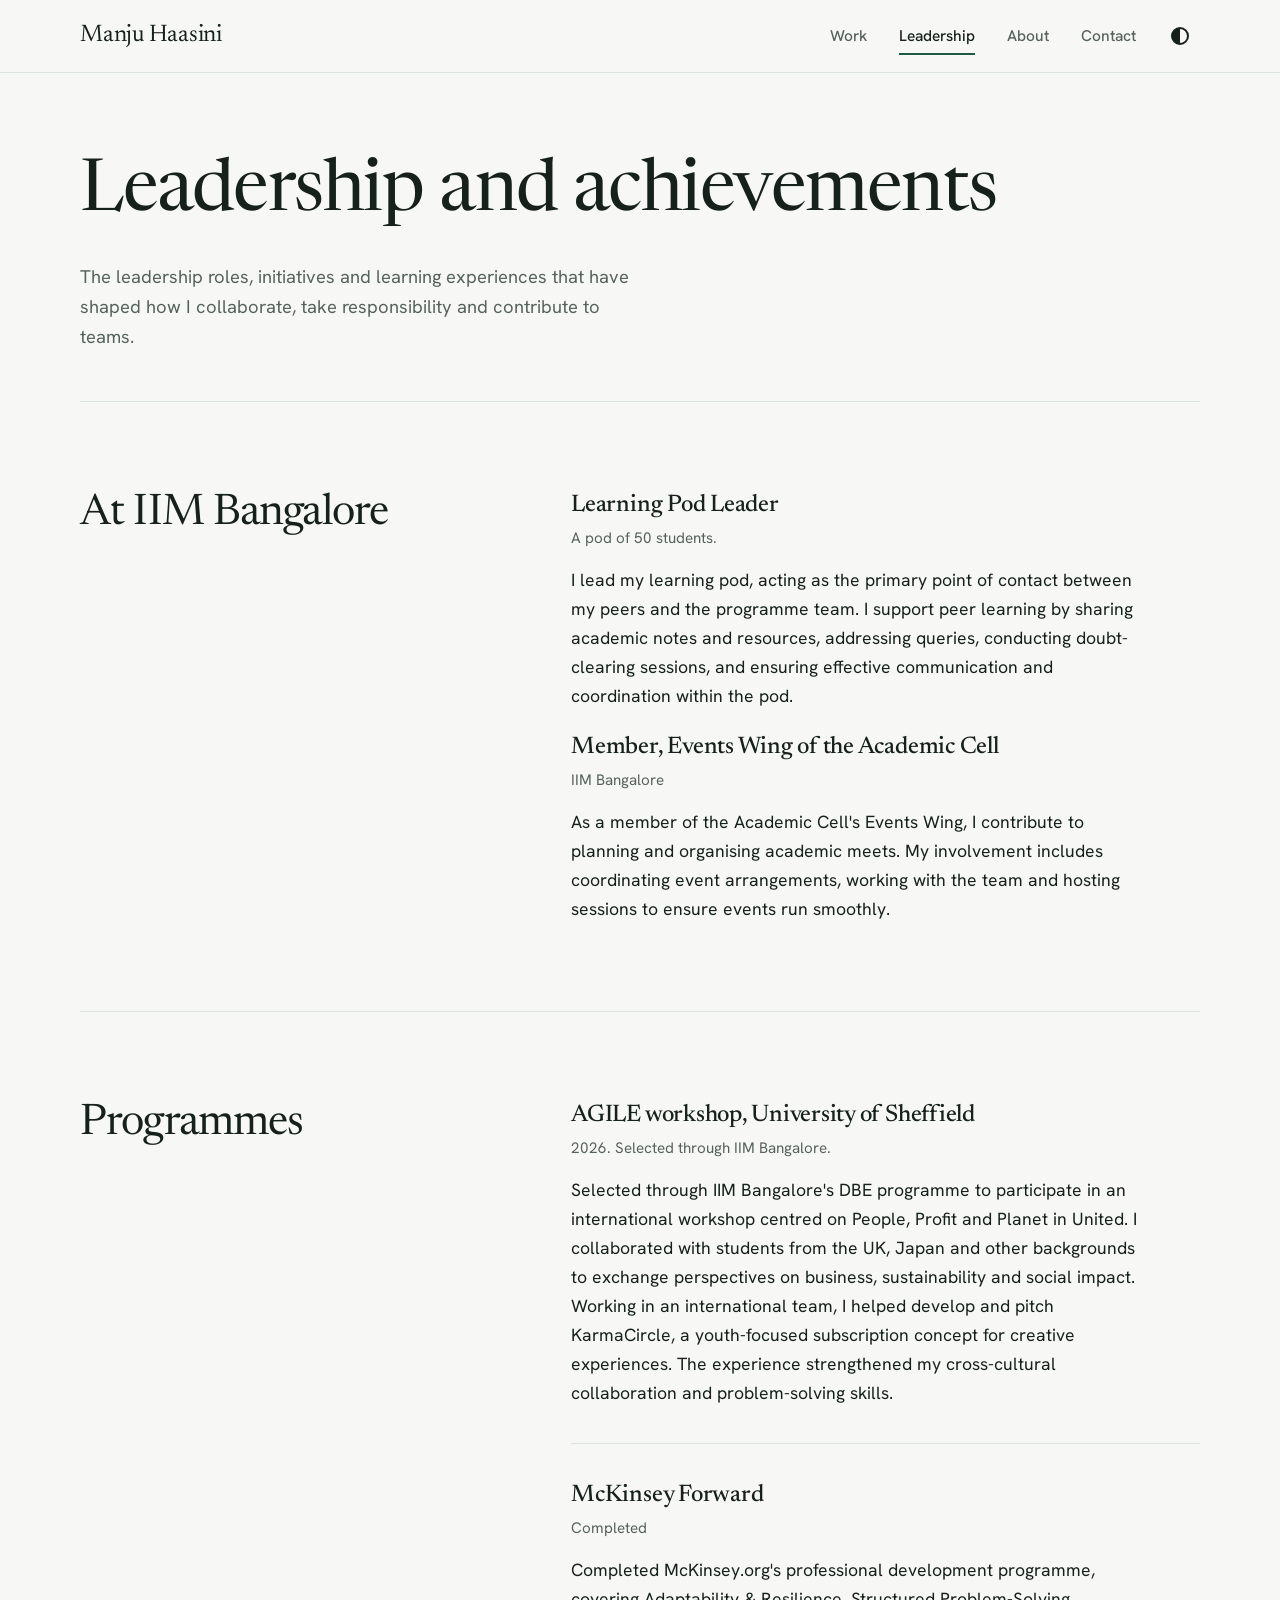
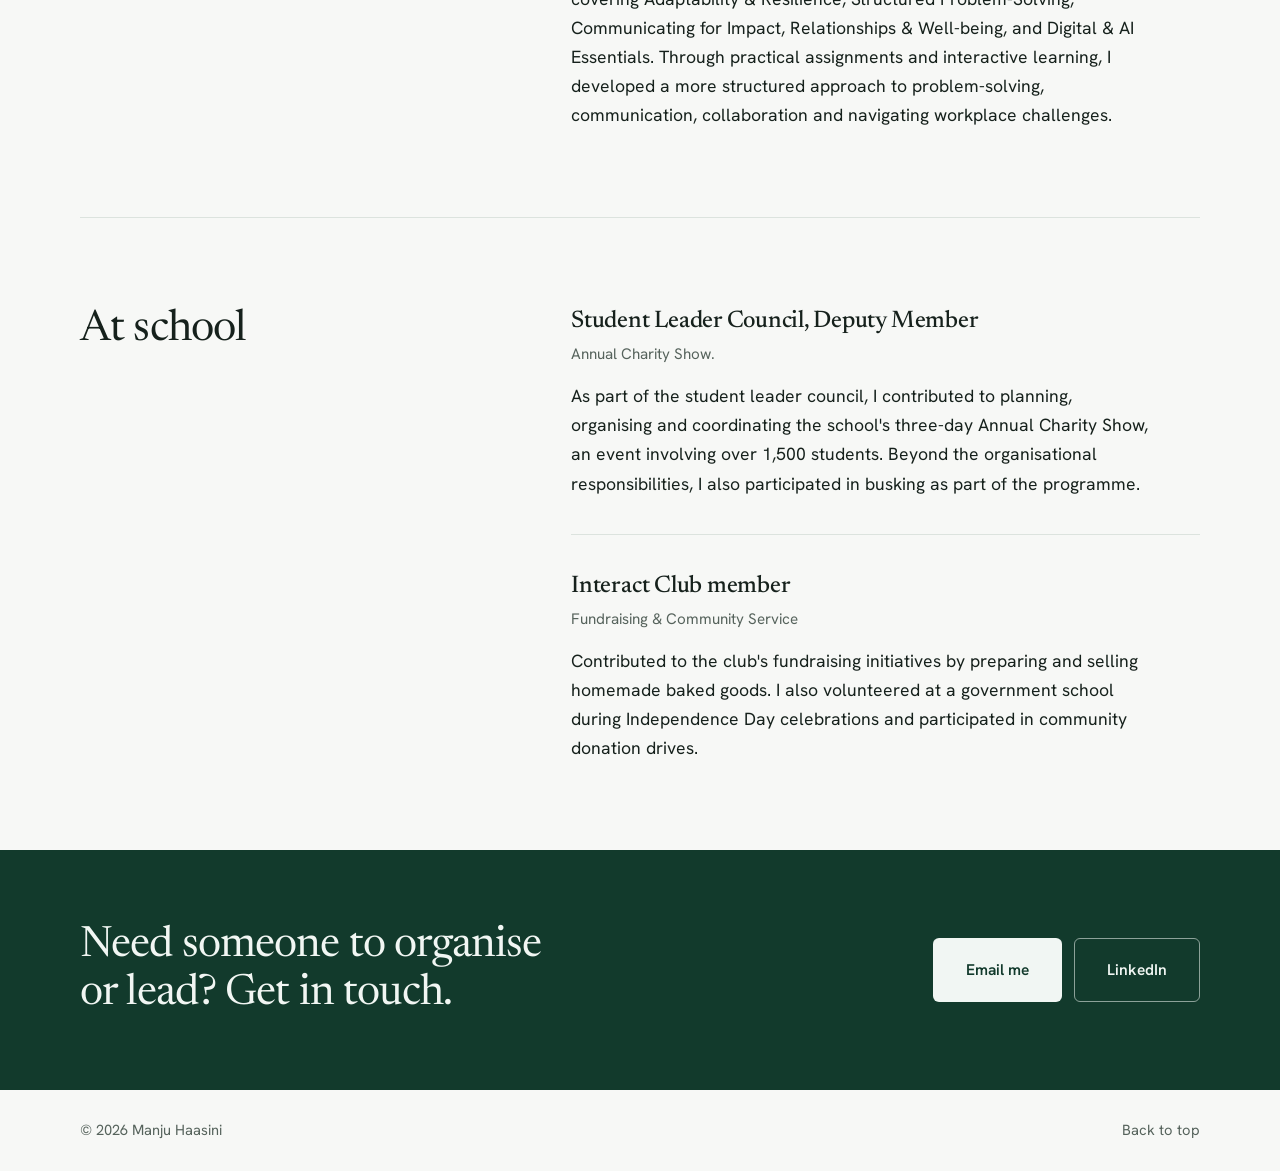
==== PORTFOLIO/leadership.html @ 50b2ef78 "Add files via upload" ====
<!DOCTYPE html>
<html lang="en">

<head>
    <meta charset="UTF-8">
    <meta name="viewport" content="width=device-width, initial-scale=1.0">

    <title>Leadership and achievements | Manju Haasini</title>
    <meta name="description" content="Roles at IIM Bangalore and school, the McKinsey Forward programme, the AGILE workshop at the University of Sheffield, and academic results.">
    <meta name="author" content="Manju Haasini">
    <meta name="theme-color" content="#f7f8f6">

    <script>
        try {
            var t = localStorage.getItem("theme");
            if (t) document.documentElement.setAttribute("data-theme", t);
        } catch (e) {}
    </script>

    <link rel="preconnect" href="https://fonts.googleapis.com">
    <link rel="preconnect" href="https://fonts.gstatic.com" crossorigin>
    <link href="https://fonts.googleapis.com/css2?family=Hanken+Grotesk:wght@400;500;600&family=Newsreader:ital,opsz,wght@0,6..72,400;0,6..72,500;1,6..72,400&display=swap" rel="stylesheet">

    <link rel="stylesheet" href="css/style.css">
    <script src="js/main.js" defer></script>
</head>

<body>

    <a href="#main" class="skip-link">Skip to content</a>

    <!-- HEADER -->
    <header class="site-header">
        <div class="wrap header-inner">

            <a href="index.html" class="logo">Manju Haasini</a>

            <nav class="site-nav" id="site-nav" aria-label="Main">
                <a href="work.html">Work</a>
                <a href="leadership.html">Leadership</a>
                <a href="about.html">About</a>
                <a href="contact.html">Contact</a>
            </nav>

            <div class="header-actions">
                <button class="theme-toggle" id="theme-toggle" type="button" aria-label="Switch to dark mode">
                    <span class="theme-icon" aria-hidden="true"></span>
                </button>

                <button class="menu-toggle" id="menu-toggle" type="button"
                    aria-label="Open menu" aria-expanded="false" aria-controls="site-nav">
                    <span></span><span></span>
                </button>
            </div>

        </div>
    </header>


    <main id="main">

        <!-- PAGE HEAD -->
        <section class="page-head wrap">
            <h1>Leadership and achievements</h1>
            <p class="lede">
            The leadership roles, initiatives and learning experiences that have shaped how I collaborate, take responsibility and contribute to teams.
            </p>
        </section>


        <!-- IIM BANGALORE -->
        <section class="section wrap split" id="iimb">

            <h2>At IIM Bangalore</h2>

            <div class="split-body">

                <article class="role">
                    <h3>Learning Pod Leader</h3>
                    <p class="role-meta"> A pod of 50 students.</p>
                    <p>
                        I lead my learning pod, acting as the primary point of contact between my peers and the programme team. I support peer learning by sharing academic notes and resources, addressing queries, conducting doubt-clearing sessions, and ensuring effective communication and coordination within the pod.
                    </p>
                <article class="role">
                    <h3>Member, Events Wing of the Academic Cell</h3>
                    <p class="role-meta">IIM Bangalore</p>
                    <p>
                        As a member of the Academic Cell's Events Wing, I contribute to planning and organising academic meets. My involvement includes coordinating event arrangements, working with the team and hosting sessions to ensure events run smoothly.
                    </p>
                    <!-- ADD: how many meets/events, and one you're proud of -->
                </article>

            </div>

        </section>


        <!-- PROGRAMMES -->
        <section class="section wrap split" id="programmes">

            <h2>Programmes</h2>

            <div class="split-body">

               <article class="role">
                    <h3>AGILE workshop, University of Sheffield</h3>
                    <p class="role-meta">2026. Selected through IIM Bangalore.</p>
                    <p>
                        Selected through IIM Bangalore's DBE programme to participate in an international workshop centred on People, Profit and Planet in United. I collaborated with students from the UK, Japan and other backgrounds to exchange perspectives on business, sustainability and social impact. Working in an international team, I helped develop and pitch KarmaCircle, a youth-focused subscription concept for creative experiences. The experience strengthened my cross-cultural collaboration and problem-solving skills.
                    </p>
                    <!-- ADD: your team's project or the main takeaway from the workshop -->
                </article>
                 <article class="role">
                    <h3>McKinsey Forward</h3>
                    <p class="role-meta">Completed</p>
                    <p>
                        Completed McKinsey.org's professional development programme, covering Adaptability & Resilience, Structured Problem-Solving, Communicating for Impact, Relationships & Well-being, and Digital & AI Essentials. Through practical assignments and interactive learning, I developed a more structured approach to problem-solving, communication, collaboration and navigating workplace challenges.
                    <!-- ADD: year completed, and the one skill or framework you use most from it -->
                </article>

                

            </div>

        </section>


        <!-- SCHOOL -->
        <section class="section wrap split" id="school">

            <h2>At school</h2>

            <div class="split-body">

                <article class="role">
                    <h3>Student Leader Council,  Deputy Member </h3>
                    <p class="role-meta">Annual Charity Show.</p>
                    <p>
                        As part of the student leader council, I contributed to planning, organising and coordinating the school's three-day Annual Charity Show, an event involving over 1,500 students. Beyond the organisational responsibilities, I also participated in busking as part of the programme.
                    </p>
                    <!-- ADD: how much the show raised, or what you handled in finance -->
                </article>

                <article class="role">
                    <h3>Interact Club member</h3>
                    <p class="role-meta">Fundraising & Community Service</p>
                    <p>
                        Contributed to the club's fundraising initiatives by preparing and selling homemade baked goods. I also volunteered at a government school during Independence Day celebrations and participated in community donation drives.
                    </p>
                </article>

            </div>

        </section>


        <!-- CONTACT BAND -->
        <section class="contact-band">
            <div class="wrap contact-band-inner">

                <h2>Need someone to organise or lead? Get in touch.</h2>

                <div class="button-row">
                    <a href="mailto:manjuhaasini6689@gmail.com" class="btn btn-light">Email me</a>
                    <a href="https://www.linkedin.com/in/manjuhaasini" class="btn btn-outline-light"
                        target="_blank" rel="noopener noreferrer">LinkedIn</a>
                </div>

            </div>
        </section>

    </main>


    <!-- FOOTER -->
    <footer class="site-footer">
        <div class="wrap footer-inner">
            <p>© 2026 Manju Haasini</p>
            <a href="#main" class="back-to-top">Back to top</a>
        </div>
    </footer>

</body>
</html>
---- PORTFOLIO/css/style.css ----
/* =========================================
   MANJU HAASINI: PORTFOLIO
   css/style.css
   Sections: tokens, base, header, buttons, hero,
   figures, work list, split, contact band, footer,
   responsive, accessibility
   ========================================= */


/* ---------- 1. TOKENS ---------- */

:root {
    --bg: #f7f8f6;
    --surface: #ffffff;
    --ink: #16211c;
    --muted: #56635c;
    --line: #dce3de;
    --green: #1f5a44;
    --green-soft: #e3eee8;
    --band: #123a2c;
    --on-band: #f1f6f3;

    --serif: "Newsreader", Georgia, "Times New Roman", serif;
    --sans: "Hanken Grotesk", system-ui, -apple-system, "Segoe UI", sans-serif;

    --radius: 6px;
    --wrap: 1120px;
    --header-h: 72px;
}

/* Dark: follows the OS unless the visitor picked a theme with the toggle */
@media (prefers-color-scheme: dark) {
    :root:not([data-theme="light"]) {
        --bg: #0e1512;
        --surface: #151e19;
        --ink: #e8eeea;
        --muted: #9fb0a6;
        --line: #26332c;
        --green: #6fbf9a;
        --green-soft: #1a2b22;
        --band: #0a2a1f;
        --on-band: #eef5f1;
    }
}

:root[data-theme="dark"] {
    --bg: #0e1512;
    --surface: #151e19;
    --ink: #e8eeea;
    --muted: #9fb0a6;
    --line: #26332c;
    --green: #6fbf9a;
    --green-soft: #1a2b22;
    --band: #0a2a1f;
    --on-band: #eef5f1;
}


/* ---------- 2. BASE ---------- */

*,
*::before,
*::after {
    margin: 0;
    padding: 0;
    box-sizing: border-box;
}

html {
    scroll-behavior: smooth;
    scroll-padding-top: calc(var(--header-h) + 16px);
    -webkit-text-size-adjust: 100%;
}

body {
    background: var(--bg);
    color: var(--ink);
    font-family: var(--sans);
    font-size: 1.0625rem;
    line-height: 1.65;
    overflow-x: hidden;
    transition: background-color 0.25s ease, color 0.25s ease;
}

h1,
h2 {
    font-family: var(--serif);
    font-weight: 400;
    line-height: 1.12;
    letter-spacing: -0.02em;
}

a {
    color: inherit;
    text-decoration: none;
}

ul {
    list-style: none;
}

button {
    font: inherit;
    color: inherit;
    cursor: pointer;
}

.wrap {
    width: min(var(--wrap), 100% - 48px);
    margin-inline: auto;
}

.section {
    padding-block: 88px;
}

.skip-link {
    position: absolute;
    left: 16px;
    top: -60px;
    z-index: 2000;
    padding: 10px 16px;
    background: var(--ink);
    color: var(--bg);
    border-radius: var(--radius);
    font-weight: 500;
}

.skip-link:focus {
    top: 12px;
}


/* ---------- 3. HEADER ---------- */

.site-header {
    position: sticky;
    top: 0;
    z-index: 1000;
    background: color-mix(in srgb, var(--bg) 92%, transparent);
    backdrop-filter: blur(12px);
    border-bottom: 1px solid var(--line);
}

.header-inner {
    height: var(--header-h);
    display: flex;
    align-items: center;
    justify-content: space-between;
    gap: 24px;
}

.logo {
    font-family: var(--serif);
    font-size: 1.5rem;
    letter-spacing: -0.01em;
}

.site-nav {
    display: flex;
    gap: 32px;
    margin-left: auto;
}

.site-nav a {
    position: relative;
    padding-block: 6px;
    font-size: 0.97rem;
    font-weight: 500;
    color: var(--muted);
    transition: color 0.2s ease;
}

.site-nav a::after {
    content: "";
    position: absolute;
    left: 0;
    bottom: 0;
    width: 100%;
    height: 2px;
    background: var(--green);
    transform: scaleX(0);
    transform-origin: left;
    transition: transform 0.25s ease;
}

.site-nav a:hover,
.site-nav a[aria-current="page"] {
    color: var(--ink);
}

.site-nav a:hover::after,
.site-nav a[aria-current="page"]::after {
    transform: scaleX(1);
}

.header-actions {
    display: flex;
    align-items: center;
    gap: 8px;
}

.theme-toggle,
.menu-toggle {
    width: 40px;
    height: 40px;
    display: grid;
    place-items: center;
    background: none;
    border: 1px solid transparent;
    border-radius: var(--radius);
    transition: border-color 0.2s ease;
}

.theme-toggle:hover,
.menu-toggle:hover {
    border-color: var(--line);
}

.theme-icon {
    width: 18px;
    height: 18px;
    border: 2px solid currentColor;
    border-radius: 50%;
    background: linear-gradient(90deg, currentColor 50%, transparent 50%);
    transition: transform 0.4s ease;
}

.theme-toggle:active .theme-icon {
    transform: rotate(180deg);
}

.menu-toggle {
    display: none;
    flex-direction: column;
    gap: 6px;
}

.menu-toggle span {
    display: block;
    width: 20px;
    height: 2px;
    background: currentColor;
    transition: transform 0.25s ease;
}

.menu-toggle[aria-expanded="true"] span:first-child {
    transform: translateY(4px) rotate(45deg);
}

.menu-toggle[aria-expanded="true"] span:last-child {
    transform: translateY(-4px) rotate(-45deg);
}


/* ---------- 4. BUTTONS & LINKS ---------- */

.button-row {
    display: flex;
    flex-wrap: wrap;
    gap: 12px;
}

.btn {
    display: inline-flex;
    align-items: center;
    justify-content: center;
    padding: 18px 32px;
    border: 1px solid transparent;
    border-radius: var(--radius);
    font-size: 0.97rem;
    font-weight: 600;
    transition: background-color 0.2s ease, color 0.2s ease, border-color 0.2s ease;
}

.btn-primary {
    background: var(--green);
    color: var(--bg);
}

.btn-primary:hover {
    background: var(--ink);
    color: var(--bg);
}

.btn-ghost {
    border-color: var(--ink);
}

.btn-ghost:hover {
    background: var(--ink);
    color: var(--bg);
}

.btn-light {
    background: var(--on-band);
    color: var(--band);
}

.btn-light:hover {
    background: #ffffff;
}

.btn-outline-light {
    border-color: color-mix(in srgb, var(--on-band) 55%, transparent);
    color: var(--on-band);
}

.btn-outline-light:hover {
    background: var(--on-band);
    color: var(--band);
}

.text-link {
    display: inline-block;
    padding-bottom: 2px;
    border-bottom: 1px solid var(--green);
    color: var(--green);
    font-weight: 600;
    transition: color 0.2s ease, border-color 0.2s ease;
}

.text-link:hover {
    color: var(--ink);
    border-color: var(--ink);
}


/* ---------- 5. HERO ---------- */

.hero {
    display: grid;
    grid-template-columns: 1.2fr 0.8fr;
    gap: 72px;
    align-items: start;
    padding-block: 88px 96px;
}

.hero h1 {
    font-size: clamp(2.5rem, 5.2vw, 4.1rem);
    max-width: 17ch;
}

.lede {
    max-width: 56ch;
    margin: 28px 0 36px;
    font-size: 1.15rem;
    color: var(--muted);
}


/* ---------- 6. TERM SHEET ---------- */

.termsheet {
    background: var(--surface);
    border: 1px solid var(--line);
    border-radius: var(--radius);
    overflow: hidden;
}

.termsheet-title {
    padding: 16px 22px;
    font-family: var(--sans);
    font-size: 0.9rem;
    font-weight: 600;
    letter-spacing: 0;
    color: var(--muted);
    border-bottom: 1px solid var(--line);
}

.ts-row {
    display: grid;
    gap: 6px;
    padding: 18px 22px;
    border-bottom: 1px solid var(--line);
}

.ts-row:last-child {
    border-bottom: none;
}

.ts-row dt {
    font-size: 0.9rem;
    color: var(--muted);
}

.ts-row dd {
    line-height: 1.45;
}

.ts-row dd + dd {
    margin-top: 10px;
}

.ts-row strong {
    display: block;
    font-weight: 600;
}

.ts-row dd span {
    display: block;
    font-size: 0.92rem;
    color: var(--muted);
}

.ts-open {
    background: var(--green-soft);
}

.ts-open strong {
    color: var(--green);
}


/* ---------- 7. FIGURES ---------- */

.figures {
    border-block: 1px solid var(--line);
}

.figures-grid {
    display: grid;
    grid-template-columns: repeat(3, 1fr);
}

.figure {
    padding: 36px 28px 36px 0;
}

.figure + .figure {
    padding-left: 28px;
    border-left: 1px solid var(--line);
}

.figure strong {
    display: block;
    font-family: var(--serif);
    font-size: clamp(2.4rem, 4vw, 3.25rem);
    font-weight: 400;
    line-height: 1;
    letter-spacing: -0.02em;
    font-variant-numeric: tabular-nums;
    color: var(--green);
}

.figure span {
    display: block;
    max-width: 24ch;
    margin-top: 12px;
    font-size: 0.95rem;
    line-height: 1.45;
    color: var(--muted);
}


/* ---------- 8. SECTION HEADS & WORK LIST ---------- */

.section-head {
    display: flex;
    align-items: baseline;
    justify-content: space-between;
    gap: 24px;
    margin-bottom: 32px;
}

.section-head h2,
.split h2 {
    font-size: clamp(2rem, 3.4vw, 2.75rem);
}

.work-list {
    border-top: 1px solid var(--line);
}

.work-row {
    display: grid;
    grid-template-columns: 110px 1fr 56px;
    gap: 24px;
    align-items: baseline;
    padding: 28px 12px;
    margin-inline: -12px;
    border-bottom: 1px solid var(--line);
    border-radius: 2px;
    transition: background-color 0.2s ease;
}

.work-row:hover {
    background: var(--green-soft);
}

.work-kind {
    font-size: 0.9rem;
    font-weight: 600;
    color: var(--green);
}

.work-body strong {
    display: block;
    font-family: var(--serif);
    font-size: 1.5rem;
    font-weight: 500;
    line-height: 1.25;
    letter-spacing: -0.01em;
}

.work-body span {
    display: block;
    max-width: 70ch;
    margin-top: 6px;
    color: var(--muted);
}

.work-year {
    text-align: right;
    font-size: 0.92rem;
    font-variant-numeric: tabular-nums;
    color: var(--muted);
}


/* ---------- 9. SPLIT (heading left, text right) ---------- */

.split {
    display: grid;
    grid-template-columns: 0.8fr 1.2fr;
    gap: 72px;
    align-items: start;
    border-top: 1px solid var(--line);
}

.split-body p {
    max-width: 58ch;
    margin-bottom: 22px;
    font-size: 1.1rem;
}


/* ---------- 10. CONTACT BAND ---------- */

.contact-band {
    background: var(--band);
    color: var(--on-band);
}

.contact-band-inner {
    display: flex;
    align-items: center;
    justify-content: space-between;
    gap: 40px;
    padding-block: 72px;
}

.contact-band h2 {
    max-width: 20ch;
    font-size: clamp(1.9rem, 3.4vw, 2.7rem);
}


/* ---------- 11. FOOTER ---------- */

.site-footer {
    padding-block: 28px;
    font-size: 0.92rem;
    color: var(--muted);
}

.footer-inner {
    display: flex;
    align-items: center;
    justify-content: space-between;
    gap: 20px;
}

.back-to-top:hover {
    color: var(--ink);
}


/* ---------- 12. RESPONSIVE ---------- */

@media (max-width: 960px) {
    .hero {
        grid-template-columns: 1fr;
        gap: 56px;
        padding-block: 64px 72px;
    }

    .hero h1 {
        max-width: 20ch;
    }

    .figures-grid {
        grid-template-columns: repeat(2, 1fr);
    }

    .figure:nth-child(3) {
        padding-left: 0;
        border-left: none;
    }

    .figure:nth-child(n + 3) {
        border-top: 1px solid var(--line);
    }

    .split {
        grid-template-columns: 1fr;
        gap: 24px;
    }
}

@media (max-width: 760px) {
    .menu-toggle {
        display: flex;
    }

    .site-nav {
        display: none;
        position: absolute;
        top: 100%;
        left: 0;
        right: 0;
        flex-direction: column;
        gap: 0;
        padding: 8px 24px 20px;
        background: var(--bg);
        border-bottom: 1px solid var(--line);
    }

    .site-nav.open {
        display: flex;
    }

    .site-nav a {
        padding-block: 14px;
        border-bottom: 1px solid var(--line);
        font-size: 1.05rem;
    }

    .site-nav a::after {
        display: none;
    }

    .section {
        padding-block: 64px;
    }

    .work-row {
        grid-template-columns: 1fr;
        gap: 6px;
    }

    .work-year {
        text-align: left;
    }

    .contact-band-inner {
        flex-direction: column;
        align-items: flex-start;
        padding-block: 56px;
    }

    .ts-row {
        grid-template-columns: 1fr;
    }

    .ts-row dt,
    .ts-row dd {
        grid-column: 1;
    }
}

@media (max-width: 480px) {
    .figures-grid {
        grid-template-columns: 1fr;
    }

    .figure,
    .figure + .figure {
        padding: 24px 0;
        border-left: none;
    }

    .figure + .figure {
        border-top: 1px solid var(--line);
    }

    .button-row .btn {
        width: 100%;
    }
}


/* ---------- 13. ACCESSIBILITY ---------- */

:focus-visible {
    outline: 2px solid var(--green);
    outline-offset: 3px;
}

::selection {
    background: var(--green);
    color: var(--bg);
}

@media (prefers-reduced-motion: reduce) {
    html {
        scroll-behavior: auto;
    }

    *,
    *::before,
    *::after {
        transition-duration: 0.01ms !important;
        animation-duration: 0.01ms !important;
    }
}


/* =========================================
   WORK PAGE
   (appended: page head, filters, expandable projects)
   ========================================= */

/* ---------- 14. PAGE HEAD (shared by inner pages) ---------- */

.page-head {
    padding-block: 80px 48px;
}

.page-head h1 {
    font-size: clamp(2.75rem, 6vw, 4.5rem);
}

.page-head .lede {
    margin-bottom: 0;
}

.work-section {
    padding-bottom: 96px;
}


/* ---------- 15. FILTERS ---------- */

.filters {
    display: flex;
    flex-wrap: wrap;
    gap: 8px;
    margin-bottom: 32px;
}

.filter {
    padding: 8px 18px;
    background: none;
    border: 1px solid var(--line);
    border-radius: var(--radius);
    font-size: 0.95rem;
    font-weight: 500;
    color: var(--muted);
    transition: background-color 0.2s ease, color 0.2s ease, border-color 0.2s ease;
}

.filter:hover {
    border-color: var(--ink);
    color: var(--ink);
}

.filter.is-active {
    background: var(--green);
    border-color: var(--green);
    color: var(--bg);
}

.work-list li[hidden],
.empty-note[hidden] {
    display: none;
}

.empty-note {
    padding: 32px 0;
    color: var(--muted);
}


/* ---------- 16. EXPANDABLE PROJECT ROWS ---------- */

.project summary {
    list-style: none;
    cursor: pointer;
}

.project summary::-webkit-details-marker {
    display: none;
}

.project .work-row {
    grid-template-columns: 170px 1fr 84px;
    border-bottom: none;
}

.project {
    border-bottom: 1px solid var(--line);
}

.project .work-year::after {
    content: "+";
    display: inline-block;
    width: 18px;
    margin-left: 8px;
    text-align: center;
    font-size: 1.2rem;
    line-height: 1;
    color: var(--green);
}

.project[open] .work-year::after {
    content: "\2212";
}

.project[open] .work-row {
    background: var(--green-soft);
}

.project-detail {
    display: grid;
    gap: 18px;
    padding: 8px 0 32px 194px;
    animation: detail-in 0.25s ease;
}

.project-detail div {
    display: grid;
    grid-template-columns: 130px 1fr;
    gap: 16px;
}

.project-detail dt {
    font-size: 0.92rem;
    font-weight: 600;
    color: var(--muted);
}

.project-detail dd {
    max-width: 64ch;
}

@keyframes detail-in {
    from {
        opacity: 0;
        transform: translateY(-4px);
    }

    to {
        opacity: 1;
        transform: none;
    }
}

@media (max-width: 760px) {
    .page-head {
        padding-block: 56px 32px;
    }

    .project .work-row {
        grid-template-columns: 1fr 64px;
        gap: 4px 16px;
    }

    .project .work-kind {
        grid-column: 1 / -1;
    }

    .project .work-year {
        grid-column: 2;
        grid-row: 2;
        align-self: start;
        text-align: right;
    }

    .project-detail {
        padding-left: 0;
    }

    .project-detail div {
        grid-template-columns: 1fr;
        gap: 2px;
    }
}


/* =========================================
   LEADERSHIP, ABOUT, CONTACT
   (appended: roles, academic record, timeline, contact list)
   ========================================= */

/* ---------- 17. ROLES (leadership page) ---------- */

.role {
    padding-bottom: 36px;
    margin-bottom: 36px;
    border-bottom: 1px solid var(--line);
}

.role:last-child {
    padding-bottom: 0;
    margin-bottom: 0;
    border-bottom: none;
}

.role h3 {
    font-family: var(--serif);
    font-size: 1.5rem;
    font-weight: 500;
    line-height: 1.25;
    letter-spacing: -0.01em;
}

.split-body .role-meta {
    margin: 6px 0 14px;
    font-size: 0.95rem;
    color: var(--muted);
}

.split-body .role p:last-child {
    margin-bottom: 0;
}


/* ---------- 18. ACADEMIC RECORD ---------- */

.record {
    display: grid;
    gap: 0;
}

.record div {
    display: flex;
    align-items: baseline;
    justify-content: space-between;
    gap: 24px;
    padding: 18px 0;
    border-bottom: 1px solid var(--line);
}

.record div:first-child {
    padding-top: 0;
}

.record dt {
    font-weight: 600;
}

.record dd {
    color: var(--muted);
    text-align: right;
}

.record dd strong {
    margin-right: 10px;
    font-family: var(--serif);
    font-size: 1.9rem;
    font-weight: 400;
    font-variant-numeric: tabular-nums;
    color: var(--green);
}


/* ---------- 19. TIMELINE (about page) ---------- */

.timeline {
    max-width: 640px;
}

.timeline li {
    display: grid;
    grid-template-columns: 150px 1fr;
    gap: 20px;
    padding: 18px 0;
    border-top: 1px solid var(--line);
}

.timeline li:last-child {
    border-bottom: 1px solid var(--line);
}

.tl-date {
    font-weight: 600;
    font-variant-numeric: tabular-nums;
    color: var(--green);
}

.timeline strong {
    display: block;
    font-weight: 600;
    line-height: 1.4;
}

.timeline li div span {
    display: block;
    margin-top: 2px;
    color: var(--muted);
}


/* ---------- 20. CONTACT LIST ---------- */

.contact-list {
    border-top: 1px solid var(--line);
}

.contact-row {
    display: grid;
    grid-template-columns: 120px 1fr;
    gap: 20px;
    align-items: baseline;
    padding: 24px 12px;
    margin-inline: -12px;
    border-bottom: 1px solid var(--line);
    transition: background-color 0.2s ease;
}

.contact-row:hover {
    background: var(--green-soft);
}

.contact-label {
    font-size: 0.92rem;
    font-weight: 600;
    color: var(--muted);
}

.contact-value {
    font-family: var(--serif);
    font-size: clamp(1.15rem, 2.4vw, 1.5rem);
    line-height: 1.3;
    overflow-wrap: anywhere;
}

.contact-row:hover .contact-value {
    color: var(--green);
}

@media (max-width: 760px) {
    .timeline li,
    .contact-row {
        grid-template-columns: 1fr;
        gap: 4px;
    }

    .record div {
        flex-direction: column;
        align-items: flex-start;
        gap: 4px;
    }

    .record dd {
        text-align: left;
    }
}
/* SKILLS & CAPABILITIES (about page) */

.skills {
    border-top: 1px solid var(--line);
}

.skills h2 {
    margin-bottom: 36px;
    font-size: clamp(2rem, 3.4vw, 2.75rem);
}

.skills-grid {
    display: grid;
    grid-template-columns: repeat(2, 1fr);
    gap: 20px;
}

.skill-card {
    padding: 28px;
    background: var(--surface);
    border: 1px solid var(--line);
    border-radius: var(--radius);
}

.skill-head {
    display: flex;
    align-items: center;
    gap: 14px;
    margin-bottom: 18px;
}

.skill-icon {
    flex: none;
    width: 40px;
    height: 40px;
    display: grid;
    place-items: center;
    background: var(--green-soft);
    color: var(--green);
    border-radius: var(--radius);
}

.skill-icon svg {
    width: 20px;
    height: 20px;
}

.skill-card h3 {
    font-family: var(--serif);
    font-size: 1.35rem;
    font-weight: 500;
    line-height: 1.25;
    letter-spacing: -0.01em;
}

.skill-card li {
    position: relative;
    padding: 9px 0 9px 18px;
    border-top: 1px solid var(--line);
    font-size: 0.98rem;
}

.skill-card li::before {
    content: "";
    position: absolute;
    left: 0;
    top: 50%;
    width: 6px;
    height: 6px;
    background: var(--green);
    border-radius: 50%;
    opacity: 0.6;
    transform: translateY(-50%);
}

@media (max-width: 760px) {
    .skills-grid {
        grid-template-columns: 1fr;
    }

    .skill-card {
        padding: 22px;
    }
}
/* Small circular portrait in homepage hero */

.hero-portrait {
    display: flex;
    align-items: center;
    margin-top: 50px;     /* More space after introduction */
    margin-bottom: 90px;  /* More space before button */
}

.portrait-image {
    width: 250px;
    height: 250px;
    border-radius: 50%;
    object-fit: cover;
    object-position: center 20%;
    border: 2px solid var(--green);
    display: block;
    transition: transform 0.3s ease;
}

.portrait-image:hover {
    transform: scale(1.03);
}

@media (max-width: 600px) {
    .portrait-image {
        width: 170px;
        height: 170px;
    }

    .hero-portrait {
        margin-top: 28px;
        margin-bottom: 36px;
    }
}

@media (prefers-reduced-motion: reduce) {
    .portrait-image {
        transition: none;
    }

    .portrait-image:hover {
        transform: none;
    }
}
.section-subtitle {
    font-size: 14px;
    color: var(--muted);
    margin-top: 8px;
    line-height: 1.6;
}
.record dd span {
    font-size: 0.85rem;
    color: var(--muted);
}
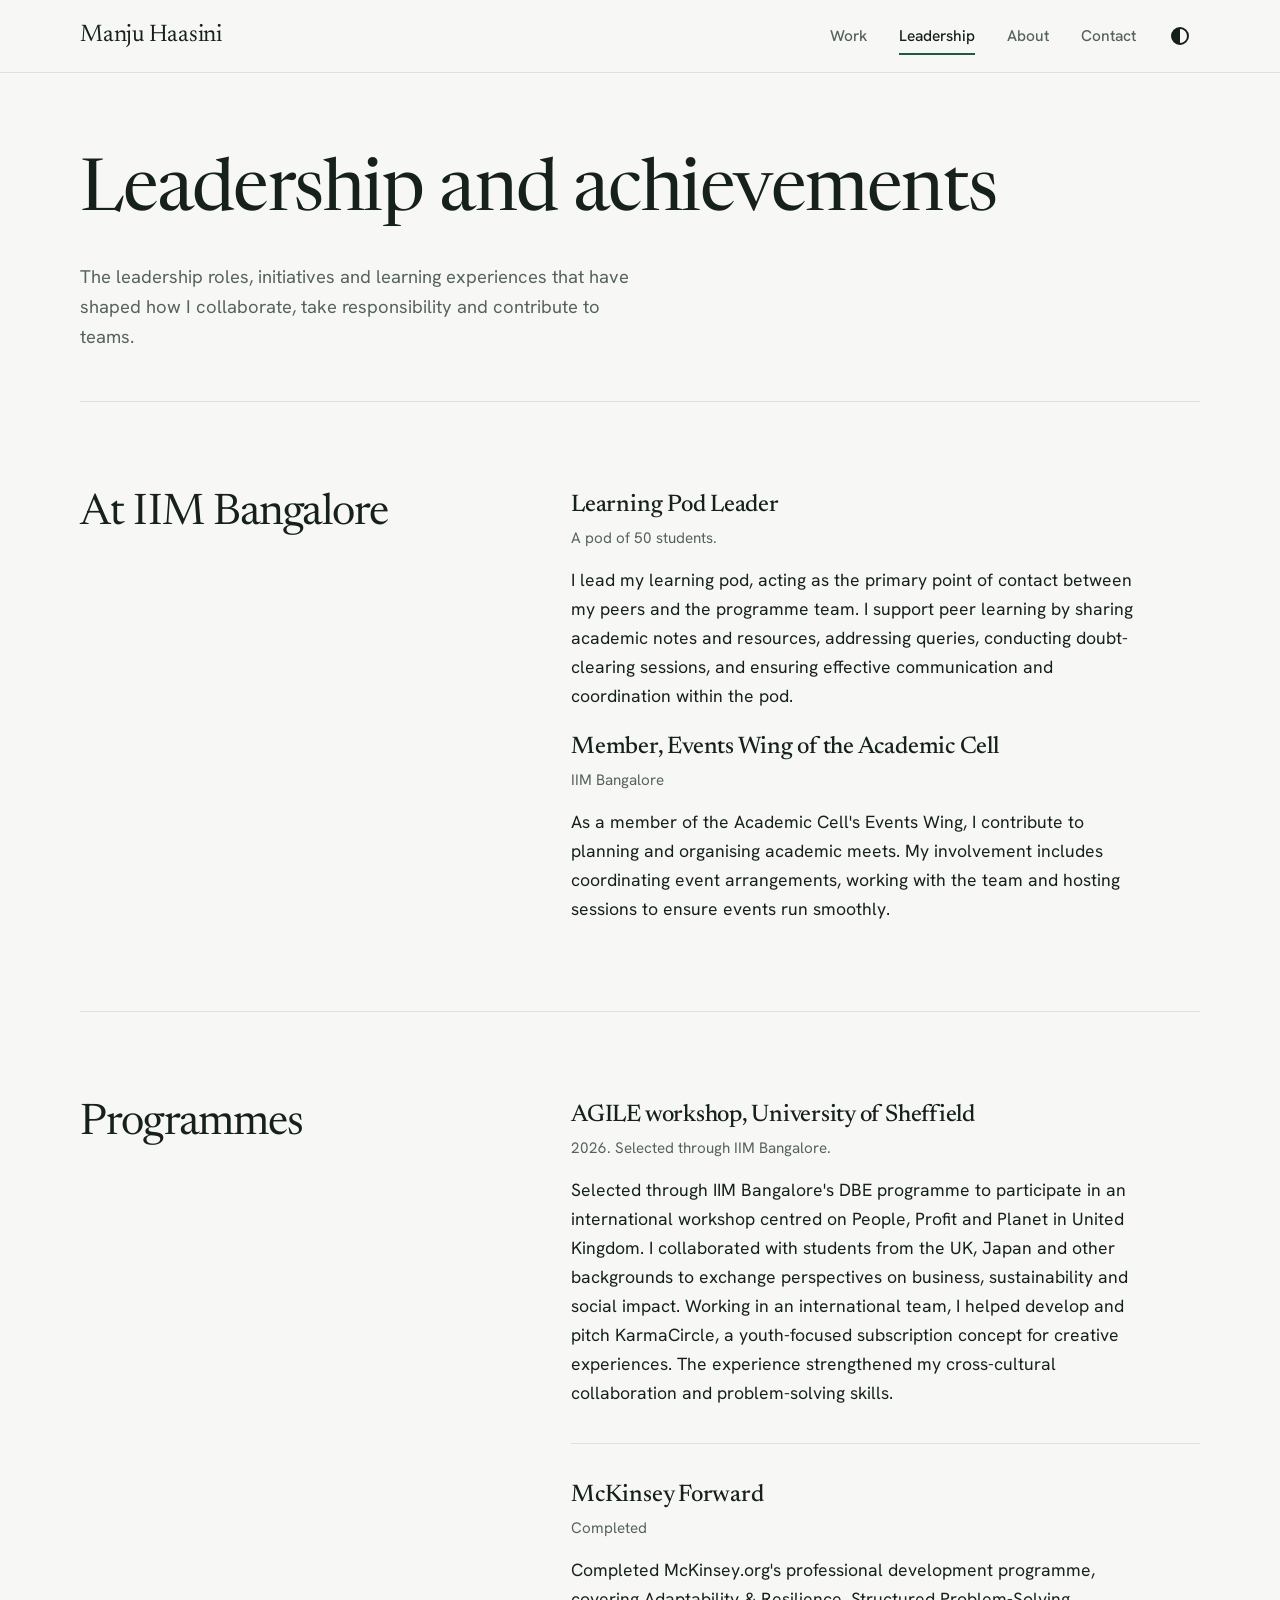
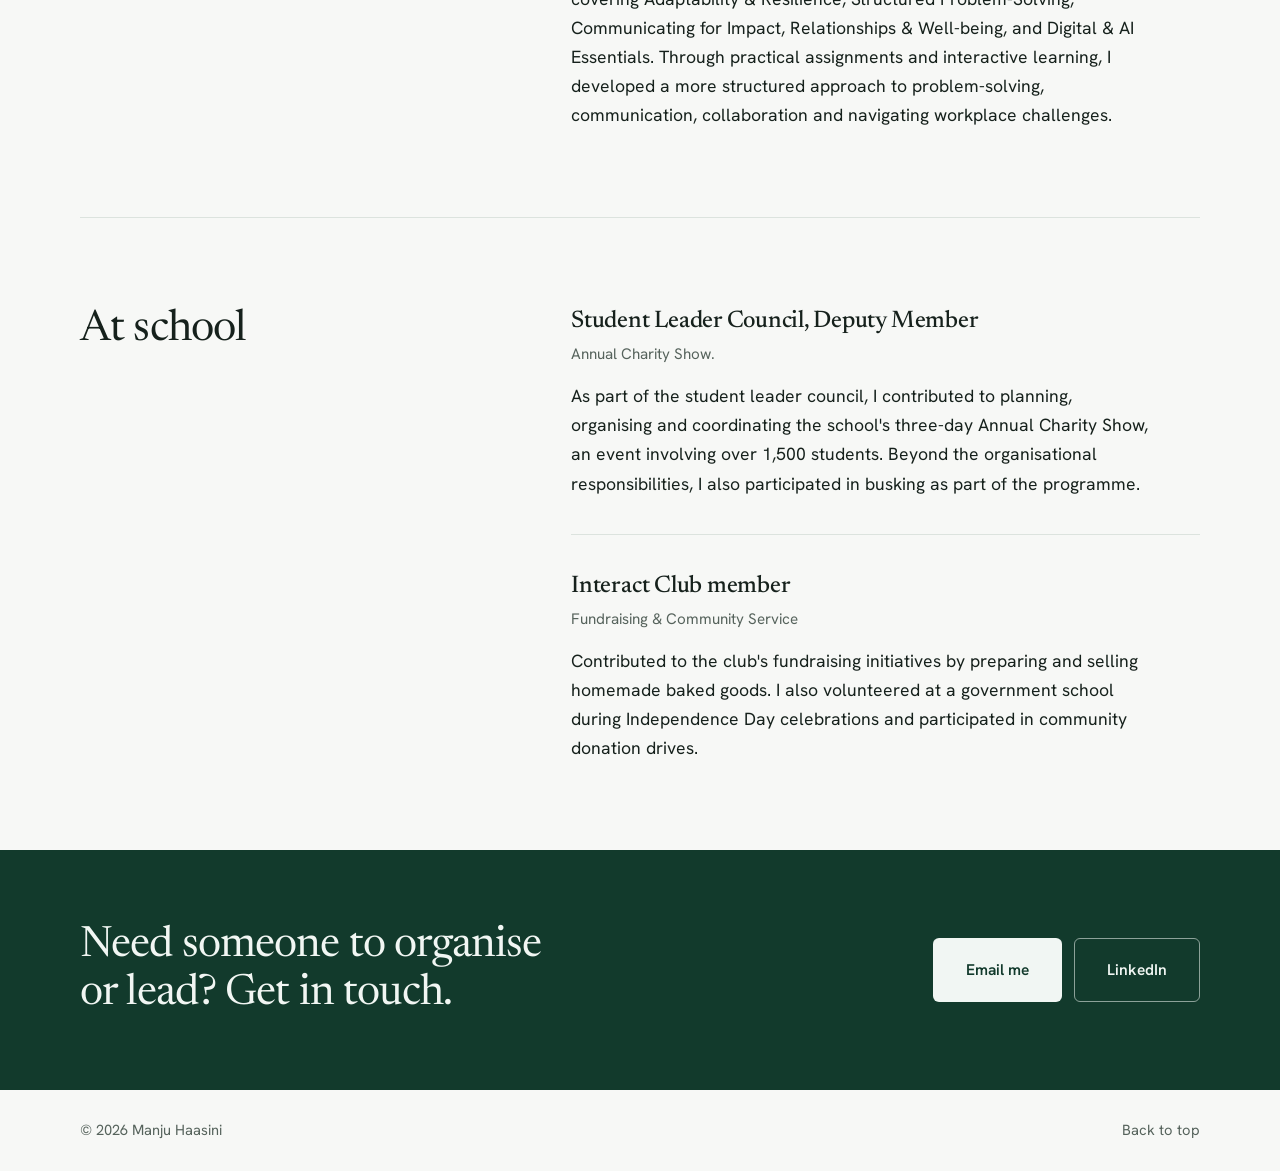
==== commit 61c20cb1: "Correct location reference in workshop description Updated the location reference in the workshop de" ====
--- a/PORTFOLIO/leadership.html
+++ b/PORTFOLIO/leadership.html
@@ -106,7 +106,7 @@
                     <h3>AGILE workshop, University of Sheffield</h3>
                     <p class="role-meta">2026. Selected through IIM Bangalore.</p>
                     <p>
-                        Selected through IIM Bangalore's DBE programme to participate in an international workshop centred on People, Profit and Planet in United. I collaborated with students from the UK, Japan and other backgrounds to exchange perspectives on business, sustainability and social impact. Working in an international team, I helped develop and pitch KarmaCircle, a youth-focused subscription concept for creative experiences. The experience strengthened my cross-cultural collaboration and problem-solving skills.
+                        Selected through IIM Bangalore's DBE programme to participate in an international workshop centred on People, Profit and Planet in United Kingdom. I collaborated with students from the UK, Japan and other backgrounds to exchange perspectives on business, sustainability and social impact. Working in an international team, I helped develop and pitch KarmaCircle, a youth-focused subscription concept for creative experiences. The experience strengthened my cross-cultural collaboration and problem-solving skills.
                     </p>
                     <!-- ADD: your team's project or the main takeaway from the workshop -->
                 </article>
@@ -181,4 +181,4 @@
     </footer>
 
 </body>
-</html>+</html>
